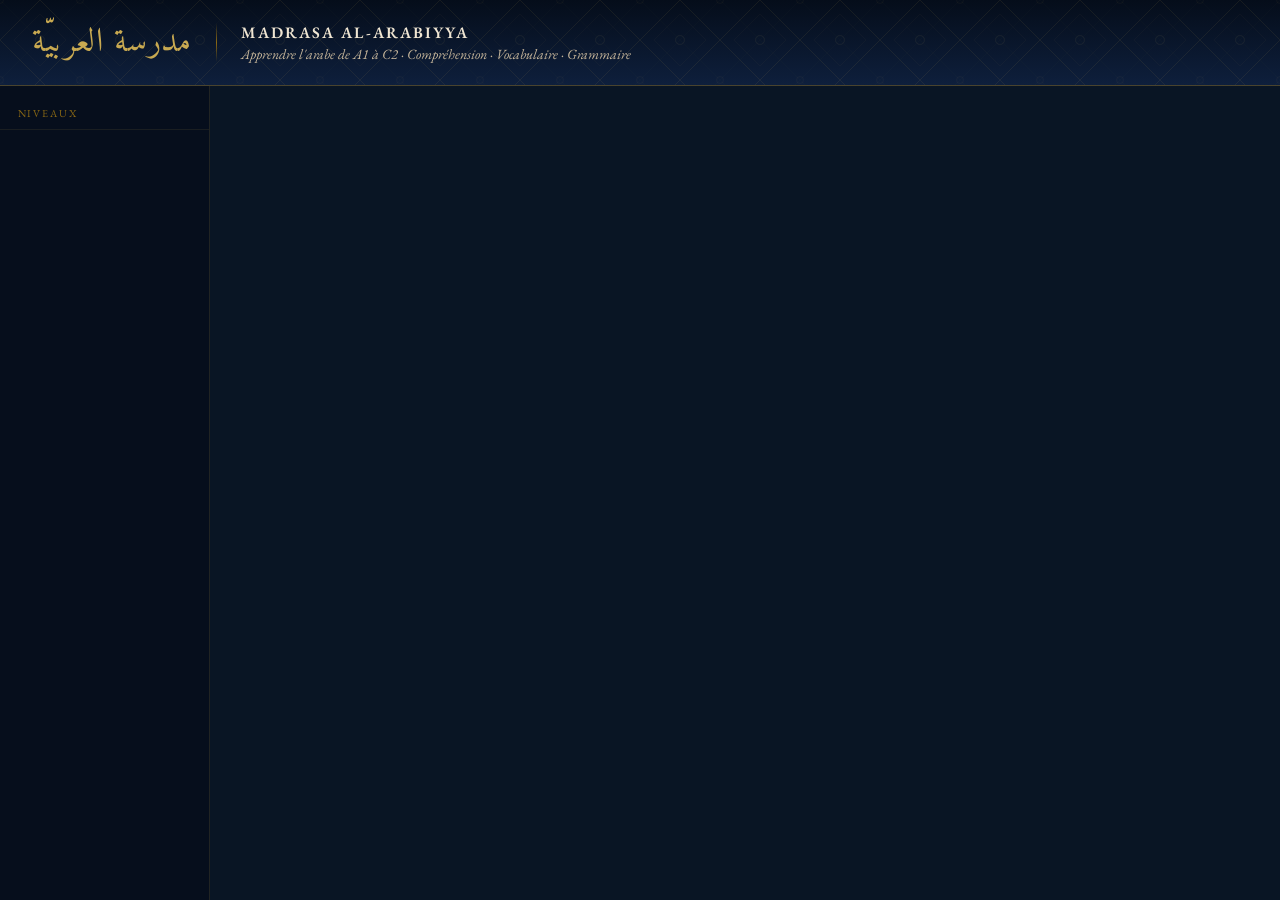
==== index.html @ 835641e9 "Add files via upload" ====
<!DOCTYPE html>
<html lang="fr">
<head>
  <meta charset="UTF-8">
  <meta name="viewport" content="width=device-width, initial-scale=1.0">
  <title>مدرسة العربيّة — Apprendre l'Arabe</title>
  <link rel="preconnect" href="https://fonts.googleapis.com">
  <link href="https://fonts.googleapis.com/css2?family=Amiri:ital,wght@0,400;0,700;1,400&family=Noto+Naskh+Arabic:wght@400;500;700&family=EB+Garamond:ital,wght@0,400;0,500;0,600;1,400&display=swap" rel="stylesheet">
  <link rel="stylesheet" href="css/style.css">
</head>
<body>

  <header>
    <div class="logo">مدرسة العربيّة</div>
    <div class="hd-sep"></div>
    <div class="hd-info">
      <h1>Madrasa Al-Arabiyya</h1>
      <p>Apprendre l'arabe de A1 à C2 · Compréhension · Vocabulaire · Grammaire</p>
    </div>
  </header>

  <div class="layout">
    <aside>
      <div class="sb-label">Niveaux</div>
      <div id="nav"></div>
    </aside>
    <div class="main" id="main"></div>
  </div>

  <!-- ═══════════════════════════════════════════
       BRIQUE 1 : Configuration (niveaux)
       Ne jamais modifier ce fichier
  ═══════════════════════════════════════════ -->
  <script src="js/config.js"></script>

  <!-- ═══════════════════════════════════════════
       BRIQUES 2+ : Données par niveau
       Pour ajouter un niveau : créer js/data/aX.js
       puis ajouter la ligne <script> correspondante
  ═══════════════════════════════════════════ -->
  <script src="js/data/a1.js"></script>
  <!-- <script src="js/data/a2.js"></script> -->
  <!-- <script src="js/data/b1.js"></script> -->
  <script src="js/data/b2.js"></script>
  <!-- <script src="js/data/c1.js"></script> -->
  <!-- <script src="js/data/c2.js"></script> -->

  <!-- ═══════════════════════════════════════════
       BRIQUE FINALE : Application
       Lit les variables globales des briques données
       Ne jamais modifier sauf pour l'UI
  ═══════════════════════════════════════════ -->
  <script src="js/app.js"></script>

</body>
</html>
---- css/style.css ----
/* ═══════════════════════════════════════════════════
   MADRASA AL-ARABIYYA — Feuille de style principale
   Palette : nuit / or / vert islamique / parchemin
═══════════════════════════════════════════════════ */

:root {
  --night:       #091524;
  --navy:        #0E1F3C;
  --gold:        #C8A951;
  --gold-lt:     #E8D5A3;
  --gold-dk:     #8B6914;
  --green:       #1A3D2B;
  --parchment:   #F0E6D3;
  --parch-mid:   #C4B49A;
  --parch-dim:   #9A8A70;
}

*, *::before, *::after { box-sizing: border-box; margin: 0; padding: 0; }
html, body { height: 100%; }

body {
  font-family: 'EB Garamond', Georgia, serif;
  background: var(--night);
  color: var(--parchment);
  display: flex;
  flex-direction: column;
  min-height: 100vh;
  font-size: 16px;
}

/* ── HEADER ─────────────────────────────────── */
header {
  background: linear-gradient(180deg, #050d1a 0%, var(--navy) 100%);
  border-bottom: 1px solid rgba(200,169,81,.35);
  padding: 1.4rem 2rem;
  display: flex;
  align-items: center;
  gap: 1.5rem;
  flex-shrink: 0;
  position: relative;
  overflow: hidden;
}

/* Motif géométrique islamique en overlay */
header::before {
  content: '';
  position: absolute;
  inset: 0;
  pointer-events: none;
  background-image: url("data:image/svg+xml,%3Csvg xmlns='http://www.w3.org/2000/svg' width='80' height='80'%3E%3Cpath d='M40 0L80 40L40 80L0 40Z' fill='none' stroke='%23C8A951' stroke-width='.5' opacity='.18'/%3E%3Cpath d='M40 14L66 40L40 66L14 40Z' fill='none' stroke='%23C8A951' stroke-width='.35' opacity='.11'/%3E%3Cpath d='M0 0L80 80M80 0L0 80' stroke='%23C8A951' stroke-width='.18' opacity='.07'/%3E%3Ccircle cx='40' cy='40' r='4.5' fill='none' stroke='%23C8A951' stroke-width='.4' opacity='.18'/%3E%3Ccircle cx='0' cy='0' r='3.5' fill='none' stroke='%23C8A951' stroke-width='.35' opacity='.13'/%3E%3Ccircle cx='80' cy='0' r='3.5' fill='none' stroke='%23C8A951' stroke-width='.35' opacity='.13'/%3E%3Ccircle cx='0' cy='80' r='3.5' fill='none' stroke='%23C8A951' stroke-width='.35' opacity='.13'/%3E%3Ccircle cx='80' cy='80' r='3.5' fill='none' stroke='%23C8A951' stroke-width='.35' opacity='.13'/%3E%3C/svg%3E");
}

.logo {
  font-family: 'Amiri', serif;
  font-size: 2.1rem;
  color: var(--gold);
  direction: rtl;
  line-height: 1;
  letter-spacing: .02em;
  position: relative;
  z-index: 1;
}

.hd-sep {
  width: 1px;
  height: 2.4rem;
  background: linear-gradient(180deg, transparent, var(--gold-dk), transparent);
  flex-shrink: 0;
  position: relative;
  z-index: 1;
}

.hd-info { position: relative; z-index: 1; }
.hd-info h1 {
  font-size: 1rem;
  font-weight: 600;
  letter-spacing: .13em;
  text-transform: uppercase;
  color: var(--parchment);
}
.hd-info p {
  font-size: .88rem;
  font-style: italic;
  color: var(--parch-mid);
  margin-top: .1rem;
}

/* ── LAYOUT ─────────────────────────────────── */
.layout { display: flex; flex: 1; overflow: hidden; }

/* ── SIDEBAR ─────────────────────────────────── */
aside {
  width: 210px;
  min-width: 210px;
  background: #060e1c;
  border-right: 1px solid rgba(200,169,81,.14);
  display: flex;
  flex-direction: column;
  padding: 1.2rem 0;
  overflow-y: auto;
}

.sb-label {
  font-size: .66rem;
  text-transform: uppercase;
  letter-spacing: .18em;
  color: var(--gold-dk);
  padding: 0 1.1rem .6rem;
  margin-bottom: .2rem;
  border-bottom: 1px solid rgba(200,169,81,.1);
}

.lvl-btn {
  all: unset;
  display: flex;
  align-items: center;
  gap: .6rem;
  width: 100%;
  padding: .6rem 1.1rem;
  cursor: pointer;
  font-family: 'EB Garamond', serif;
  font-size: .95rem;
  color: var(--parch-mid);
  border-left: 3px solid transparent;
  transition: background .14s, color .14s, border-color .14s;
}
.lvl-btn:hover { background: rgba(200,169,81,.06); color: var(--parchment); }
.lvl-btn.active { background: rgba(200,169,81,.1); color: var(--gold); border-left-color: var(--gold); }

.lvl-tag {
  font-size: .68rem;
  font-weight: 700;
  font-family: monospace;
  letter-spacing: .05em;
  background: rgba(200,169,81,.12);
  color: var(--gold);
  padding: .11rem .38rem;
  border-radius: 3px;
  flex-shrink: 0;
}
.lvl-btn.active .lvl-tag { background: var(--gold); color: var(--night); }

/* ── MAIN ─────────────────────────────────── */
.main { flex: 1; padding: 2.25rem 2.75rem; overflow-y: auto; }

/* ── OVERVIEW ─────────────────────────────── */
.lv-hd { margin-bottom: 1.75rem; padding-bottom: .9rem; border-bottom: 1px solid rgba(200,169,81,.17); }
.lv-hd h2 { font-size: 1.7rem; color: var(--gold); }
.lv-hd .sub { color: var(--parch-dim); font-style: italic; font-size: .95rem; margin-top: .15rem; }

.sec-lbl {
  font-size: .68rem;
  text-transform: uppercase;
  letter-spacing: .14em;
  color: var(--gold-dk);
  margin-bottom: .8rem;
  display: flex;
  align-items: center;
  gap: .55rem;
}
.sec-lbl::after { content: ''; flex: 1; height: 1px; background: rgba(200,169,81,.14); }

.txt-grid {
  display: grid;
  grid-template-columns: repeat(auto-fill, minmax(250px, 1fr));
  gap: .8rem;
  margin-bottom: 2.25rem;
}

.txt-card {
  background: rgba(255,255,255,.03);
  border: 1px solid rgba(200,169,81,.17);
  border-radius: 6px;
  padding: 1rem 1.2rem;
  cursor: pointer;
  transition: border-color .14s, background .14s;
}
.txt-card:hover { border-color: var(--gold); background: rgba(200,169,81,.06); }
.card-ar { font-family: 'Amiri', serif; font-size: 1.08rem; direction: rtl; color: var(--gold-lt); margin-bottom: .28rem; }
.card-fr { font-size: .83rem; font-style: italic; color: var(--parch-dim); }

.empty {
  background: rgba(255,255,255,.02);
  border: 1px dashed rgba(200,169,81,.17);
  border-radius: 6px;
  padding: 1.6rem 2rem;
  color: var(--parch-dim);
  font-style: italic;
  text-align: center;
  line-height: 1.65;
}

/* ── TEXT DETAIL ─────────────────────────── */
.back-btn {
  all: unset;
  cursor: pointer;
  display: inline-flex;
  align-items: center;
  gap: .4rem;
  color: var(--parch-dim);
  font-size: .88rem;
  border: 1px solid rgba(200,169,81,.2);
  padding: .32rem .8rem;
  border-radius: 4px;
  margin-bottom: 1.6rem;
  transition: color .14s, border-color .14s;
}
.back-btn:hover { color: var(--gold); border-color: var(--gold); }

.txt-panel {
  background: rgba(255,255,255,.025);
  border: 1px solid rgba(200,169,81,.21);
  border-radius: 8px;
  padding: 1.85rem 2.25rem;
  margin-bottom: 1.75rem;
}

.txt-panel-hd {
  display: flex;
  align-items: flex-start;
  justify-content: space-between;
  gap: 1rem;
  margin-bottom: 1.6rem;
  padding-bottom: .9rem;
  border-bottom: 1px solid rgba(200,169,81,.14);
}

.txt-title { font-family: 'Amiri', serif; font-size: 1.6rem; color: var(--gold); direction: rtl; line-height: 1.3; }
.txt-sub { font-size: .88rem; font-style: italic; color: var(--parch-dim); margin-top: .18rem; }

.tgl-btn {
  all: unset;
  cursor: pointer;
  display: inline-flex;
  align-items: center;
  gap: .42rem;
  padding: .42rem .85rem;
  border: 1px solid rgba(200,169,81,.32);
  border-radius: 4px;
  color: var(--gold);
  font-family: 'EB Garamond', serif;
  font-size: .87rem;
  white-space: nowrap;
  background: rgba(200,169,81,.06);
  transition: background .14s, border-color .14s;
}
.tgl-btn:hover { background: rgba(200,169,81,.14); }
.tgl-btn.on { border-color: var(--gold); background: rgba(200,169,81,.13); }
.tgl-ar { font-family: 'Amiri', serif; font-size: 1.25rem; line-height: 1; }

/* ── HINT BAR ────────────────────────────── */
.hint-bar {
  display: flex;
  align-items: center;
  gap: .55rem;
  margin-bottom: 1.2rem;
  font-size: .82rem;
  color: var(--parch-dim);
  font-style: italic;
  padding: .45rem .7rem;
  background: rgba(200,169,81,.05);
  border: 1px solid rgba(200,169,81,.12);
  border-radius: 4px;
}
.hint-dot { width: 8px; height: 8px; border-radius: 50%; flex-shrink: 0; }
.hint-dot.hover { background: rgba(200,169,81,.45); outline: 1px solid rgba(200,169,81,.3); }
.hint-dot.click { background: var(--gold); outline: 2px solid rgba(200,169,81,.35); outline-offset: 1px; }

/* ── ARABIC TEXT ─────────────────────────── */
.ar-text { direction: rtl; text-align: right; }
.ar-sent {
  margin-bottom: .3rem;
  font-family: 'Amiri', serif;
  font-size: 1.58rem;
  line-height: 2.65;
  direction: rtl;
  text-align: right;
}

/* Groupe de mots — état de base */
.wg {
  display: inline-block;
  position: relative;
  cursor: pointer;
  padding: .03em .1em;
  border-radius: 3px;
  transition: background .12s, color .12s;
}

/* Survol (hover) */
.wg:hover { background: rgba(200,169,81,.18); color: var(--gold-lt); }
.wg:hover .tip {
  opacity: 1;
  visibility: visible;
  transform: translateX(-50%) translateY(-4px);
}

/* Épinglé (clic) — priorité sur le hover */
.wg.pinned {
  background: rgba(200,169,81,.22);
  color: var(--gold-lt);
  outline: 1.5px solid rgba(200,169,81,.55);
  outline-offset: 2px;
}
.wg.pinned .tip {
  opacity: 1 !important;
  visibility: visible !important;
  transform: translateX(-50%) translateY(-4px) !important;
  border-color: var(--gold);
  background: #0c1d35;
}

/* Info-bulle */
.tip {
  position: absolute;
  bottom: calc(100% + 9px);
  left: 50%;
  transform: translateX(-50%) translateY(0px);
  background: #0d1c30;
  border: 1px solid var(--gold-dk);
  border-radius: 4px;
  padding: .28rem .6rem;
  font-family: 'EB Garamond', serif;
  font-size: .83rem;
  color: var(--gold-lt);
  white-space: nowrap;
  direction: ltr;
  text-align: center;
  z-index: 200;
  opacity: 0;
  visibility: hidden;
  pointer-events: none;
  transition: opacity .17s, transform .17s, visibility .17s;
}
.tip::after {
  content: '';
  position: absolute;
  top: 100%;
  left: 50%;
  transform: translateX(-50%);
  border: 5px solid transparent;
  border-top-color: var(--gold-dk);
}
.wg.pinned .tip::after { border-top-color: var(--gold); }

/* ── SECTIONS ─────────────────────────────── */
.section { margin-bottom: 2.25rem; }
.sec-hd {
  display: flex;
  align-items: center;
  gap: .6rem;
  font-size: 1.05rem;
  font-weight: 600;
  color: var(--gold);
  margin-bottom: 1rem;
  padding-bottom: .45rem;
  border-bottom: 1px solid rgba(200,169,81,.17);
}
.sec-ico {
  width: 26px; height: 26px;
  border-radius: 50%;
  background: rgba(200,169,81,.1);
  border: 1px solid rgba(200,169,81,.23);
  display: inline-flex; align-items: center; justify-content: center;
  font-size: .82rem; flex-shrink: 0;
}

/* ── TABLEAU VOCABULAIRE ─────────────────── */
.vtbl { width: 100%; border-collapse: collapse; font-size: .93rem; }
.vtbl thead th {
  background: rgba(200,169,81,.08);
  color: var(--gold);
  font-size: .7rem;
  text-transform: uppercase;
  letter-spacing: .1em;
  font-weight: 600;
  padding: .52rem .7rem;
  text-align: left;
}
.vtbl thead th:first-child { text-align: right; }
.vtbl tbody tr:hover td { background: rgba(200,169,81,.04); }
.vtbl td { padding: .52rem .7rem; border-bottom: 1px solid rgba(255,255,255,.05); vertical-align: middle; }
.td-ar { font-family: 'Amiri', serif; font-size: 1.3rem; direction: rtl; text-align: right; color: var(--gold-lt); }
.td-tr { font-style: italic; color: var(--parch-mid); }
.td-fm { color: var(--parch-dim); font-size: .86rem; }
.root-tag {
  display: inline-block;
  font-family: 'Amiri', serif;
  font-size: .98rem;
  direction: rtl;
  background: rgba(26,61,43,.5);
  border: 1px solid rgba(200,169,81,.19);
  border-radius: 3px;
  padding: .03rem .38rem;
  color: var(--gold-lt);
  margin-top: .18rem;
}

/* ── BOÎTE GRAMMAIRE ─────────────────────── */
.gram-box {
  background: rgba(26,61,43,.2);
  border: 1px solid rgba(200,169,81,.19);
  border-radius: 8px;
  padding: 1.4rem 1.65rem;
}
.gram-concept { font-size: 1.08rem; font-weight: 600; color: var(--gold); margin-bottom: .9rem; }
.gram-excerpt {
  direction: rtl; text-align: right;
  font-family: 'Amiri', serif; font-size: 1.22rem; color: var(--parchment);
  background: rgba(255,255,255,.04);
  border-right: 3px solid var(--gold);
  padding: .65rem .95rem;
  margin-bottom: .9rem;
  border-radius: 0 4px 4px 0;
  line-height: 2;
}
.gram-exp { color: var(--parchment); line-height: 1.72; margin-bottom: .9rem; }
.gram-exp strong { color: var(--gold); }

.gtbl { width: 100%; border-collapse: collapse; font-size: .88rem; margin-bottom: .9rem; }
.gtbl th {
  background: rgba(200,169,81,.08);
  color: var(--gold);
  font-size: .69rem;
  text-transform: uppercase;
  letter-spacing: .1em;
  padding: .42rem .62rem;
  text-align: left;
}
.gtbl th:nth-child(1), .gtbl th:nth-child(3) { text-align: right; }
.gtbl td { padding: .42rem .62rem; border-bottom: 1px solid rgba(255,255,255,.05); }
.gtbl .ar { font-family: 'Amiri', serif; font-size: 1.18rem; direction: rtl; text-align: right; color: var(--gold-lt); }

.gram-note {
  font-size: .9rem; font-style: italic;
  color: var(--parch-mid);
  padding-top: .7rem;
  border-top: 1px solid rgba(200,169,81,.13);
}
.gram-note strong { color: var(--gold); }

/* ── ORNEMENT ────────────────────────────── */
.orn { text-align: center; color: var(--gold-dk); letter-spacing: .65em; margin: 1.35rem 0; font-size: .88rem; opacity: .55; }

/* ── SCROLLBAR ───────────────────────────── */
::-webkit-scrollbar { width: 5px; }
::-webkit-scrollbar-track { background: transparent; }
::-webkit-scrollbar-thumb { background: rgba(200,169,81,.22); border-radius: 3px; }
::-webkit-scrollbar-thumb:hover { background: rgba(200,169,81,.38); }

/* ── RESPONSIVE ──────────────────────────── */
@media (max-width: 700px) {
  aside { width: 50px; min-width: 50px; }
  .lvl-btn span:not(.lvl-tag) { display: none; }
  .main { padding: 1.2rem 1rem; }
  .txt-panel { padding: 1.1rem; }
  .hint-bar { flex-wrap: wrap; }
}
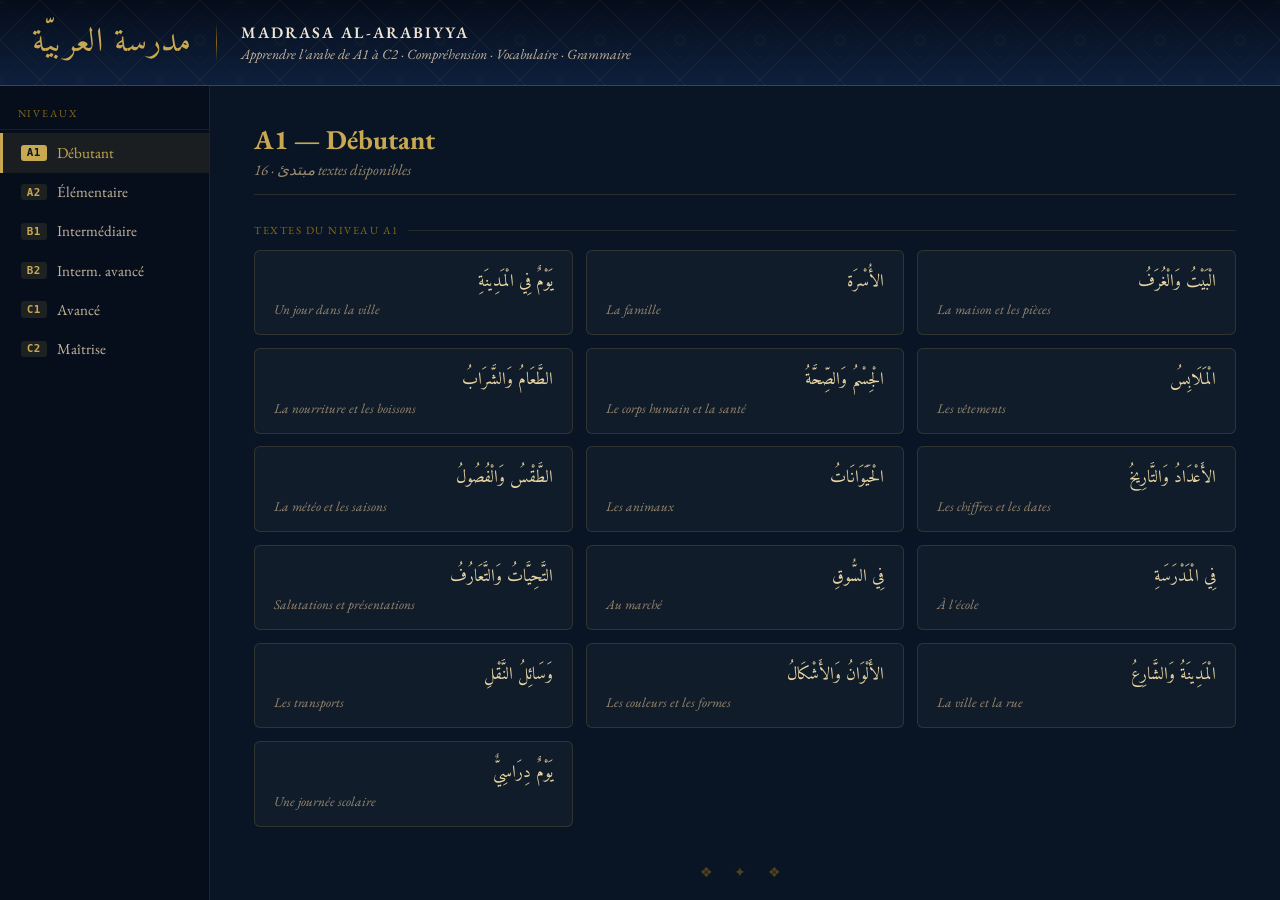
==== commit 741c63ca: "Add files via upload" ====
--- a/index.html
+++ b/index.html
@@ -39,7 +39,7 @@
        puis ajouter la ligne <script> correspondante
   ═══════════════════════════════════════════ -->
   <script src="js/data/a1.js"></script>
-  <!-- <script src="js/data/a2.js"></script> -->
+  <script src="js/data/a2.js"></script>
   <!-- <script src="js/data/b1.js"></script> -->
   <script src="js/data/b2.js"></script>
   <!-- <script src="js/data/c1.js"></script> -->
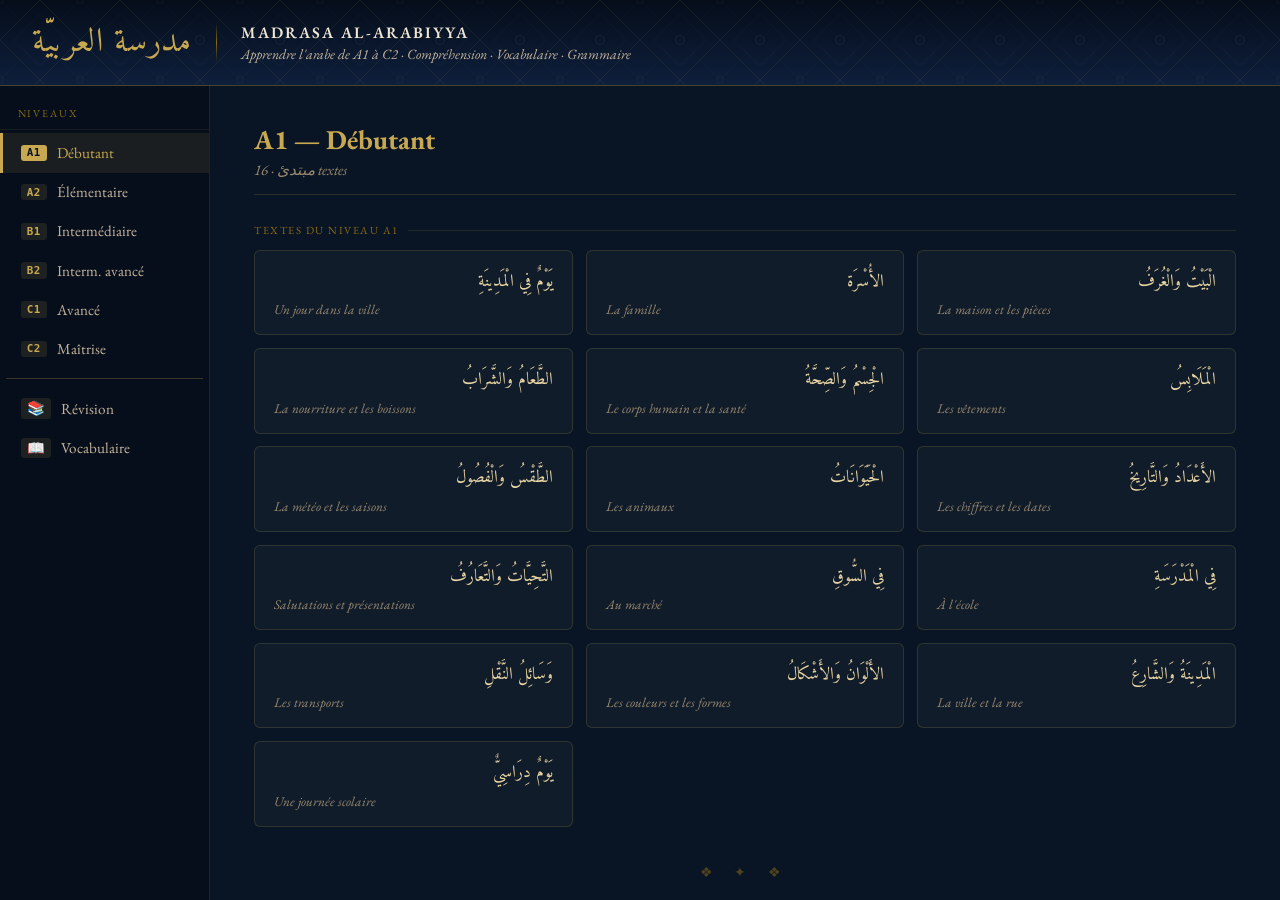
==== commit 381bb9e1: "Add files via upload" ====
--- a/index.html
+++ b/index.html
@@ -40,16 +40,23 @@
   ═══════════════════════════════════════════ -->
   <script src="js/data/a1.js"></script>
   <script src="js/data/a2.js"></script>
-  <!-- <script src="js/data/b1.js"></script> -->
+  <script src="js/data/b1.js"></script>
   <script src="js/data/b2.js"></script>
-  <!-- <script src="js/data/c1.js"></script> -->
-  <!-- <script src="js/data/c2.js"></script> -->
+  <script src="js/data/c1.js"></script>
+  <script src="js/data/c2.js"></script>
 
   <!-- ═══════════════════════════════════════════
        BRIQUE FINALE : Application
        Lit les variables globales des briques données
        Ne jamais modifier sauf pour l'UI
   ═══════════════════════════════════════════ -->
+  <!-- Vocabulaire thématique par niveau -->
+  <script src="js/vocab/a1_thematic.js"></script>
+  <script src="js/vocab/a2_thematic.js"></script>
+  <script src="js/vocab/b1_thematic.js"></script>
+  <script src="js/vocab/b2_thematic.js"></script>
+  <script src="js/vocab/c1_thematic.js"></script>
+  <script src="js/vocab/c2_thematic.js"></script>
   <script src="js/app.js"></script>
 
 </body>
--- a/css/style.css
+++ b/css/style.css
@@ -456,3 +456,268 @@
   .txt-panel { padding: 1.1rem; }
   .hint-bar { flex-wrap: wrap; }
 }
+
+/* ══════════════════════════════════════════════
+   VUE RÉVISION GRAMMATICALE
+══════════════════════════════════════════════ */
+
+/* Séparateur dans la sidebar */
+.nav-sep {
+  height: 1px;
+  background: var(--gold);
+  opacity: .25;
+  margin: .6rem .4rem;
+}
+
+/* Bouton Révision dans la sidebar */
+.rev-btn { border-top: none; }
+.rev-btn .lvl-tag { font-size: .9rem; }
+
+/* En-tête de la page révision */
+.rev-hd {
+  margin-bottom: 1.6rem;
+}
+.rev-hd-top {
+  display: flex;
+  align-items: flex-start;
+  justify-content: space-between;
+  gap: 1rem;
+  margin-bottom: 1rem;
+}
+.rev-hd h2 {
+  font-family: 'Amiri', serif;
+  font-size: 1.8rem;
+  color: var(--gold);
+  direction: rtl;
+  margin: 0 0 .2rem;
+}
+
+/* Boutons de filtre par niveau */
+.rev-filters {
+  display: flex;
+  flex-wrap: wrap;
+  gap: .4rem;
+}
+.flt-btn {
+  padding: .28rem .7rem;
+  border: 1px solid var(--gold);
+  border-radius: 4px;
+  background: transparent;
+  color: var(--parch-dim);
+  font-size: .78rem;
+  font-family: 'EB Garamond', serif;
+  cursor: pointer;
+  transition: all .15s;
+}
+.flt-btn:hover { background: rgba(212,175,55,.12); color: var(--gold); }
+.flt-btn.flt-on {
+  background: var(--gold);
+  color: var(--navy);
+  font-weight: 600;
+  border-color: var(--gold);
+}
+
+/* Grille des cartes */
+.rev-grid {
+  display: grid;
+  grid-template-columns: repeat(auto-fill, minmax(440px, 1fr));
+  gap: 1.4rem;
+}
+@media (max-width: 700px) {
+  .rev-grid { grid-template-columns: 1fr; }
+}
+
+/* Carte de leçon */
+.rev-card {
+  background: rgba(255,255,255,.035);
+  border: 1px solid rgba(212,175,55,.22);
+  border-radius: 6px;
+  padding: 1rem 1.1rem 1rem;
+  display: flex;
+  flex-direction: column;
+  gap: .6rem;
+  transition: border-color .2s;
+}
+.rev-card:hover { border-color: rgba(212,175,55,.55); }
+
+/* En-tête de carte : badge + concept */
+.rev-card-hd {
+  display: flex;
+  align-items: flex-start;
+  gap: .65rem;
+}
+.rev-badge {
+  display: inline-block;
+  min-width: 2rem;
+  text-align: center;
+  padding: .12rem .45rem;
+  border-radius: 4px;
+  font-size: .7rem;
+  font-weight: 700;
+  letter-spacing: .03em;
+  color: #fff;
+  flex-shrink: 0;
+  margin-top: .12rem;
+}
+.rev-concept {
+  font-family: 'EB Garamond', serif;
+  font-size: .95rem;
+  color: var(--gold);
+  line-height: 1.35;
+}
+
+/* Extrait arabe */
+.rev-excerpt {
+  font-family: 'Amiri', serif;
+  font-size: 1.12rem;
+  color: var(--parchment);
+  direction: rtl;
+  border-right: 3px solid var(--gold);
+  padding-right: .7rem;
+  opacity: .92;
+  line-height: 1.7;
+}
+
+/* Explication */
+.rev-exp {
+  font-family: 'EB Garamond', serif;
+  font-size: .84rem;
+  color: var(--parch-dim);
+  line-height: 1.55;
+}
+.rev-exp strong { color: var(--gold); font-weight: 600; }
+
+/* Tableau compact */
+.rev-tbl {
+  width: 100%;
+  border-collapse: collapse;
+  font-size: .78rem;
+}
+.rev-tbl thead th {
+  padding: .2rem .4rem;
+  text-align: left;
+  color: var(--gold);
+  font-family: 'EB Garamond', serif;
+  font-size: .75rem;
+  border-bottom: 1px solid rgba(212,175,55,.2);
+  white-space: nowrap;
+}
+.rev-tbl tbody tr:nth-child(even) { background: rgba(255,255,255,.02); }
+.rev-tbl td { padding: .22rem .4rem; }
+.rev-v { font-family: 'Amiri', serif; color: var(--parchment); direction: rtl; font-size: .92rem; }
+.rev-f { color: var(--parch-dim); font-size: .75rem; }
+.rev-m { font-family: 'Amiri', serif; color: #b9a870; direction: rtl; font-size: .88rem; }
+.rev-fr { color: var(--parch-dim); font-size: .75rem; font-style: italic; }
+
+/* Note pédagogique */
+.rev-note {
+  font-family: 'EB Garamond', serif;
+  font-size: .8rem;
+  color: var(--parch-dim);
+  background: rgba(212,175,55,.06);
+  border-left: 2px solid rgba(212,175,55,.3);
+  padding: .4rem .6rem;
+  border-radius: 0 3px 3px 0;
+  line-height: 1.5;
+}
+.rev-note strong { color: var(--gold); }
+
+/* ══════════════════════════════════════════════
+   VUE VOCABULAIRE
+══════════════════════════════════════════════ */
+
+/* Barre de recherche */
+.voc-search-wrap {
+  margin-top: .8rem;
+}
+.voc-search {
+  width: 100%;
+  box-sizing: border-box;
+  padding: .55rem .85rem;
+  background: rgba(255,255,255,.06);
+  border: 1px solid rgba(212,175,55,.35);
+  border-radius: 6px;
+  color: var(--parchment);
+  font-family: 'EB Garamond', serif;
+  font-size: .95rem;
+  outline: none;
+  transition: border-color .2s;
+}
+.voc-search:focus  { border-color: var(--gold); background: rgba(255,255,255,.09); }
+.voc-search::placeholder { color: rgba(212,175,55,.4); font-size: .88rem; }
+
+/* Compteurs dans les boutons filtre */
+.flt-cnt { font-size: .72em; opacity: .75; }
+
+/* Wrapper table avec scroll horizontal sur petits écrans */
+.voc-table-wrap {
+  overflow-x: auto;
+  margin-top: .5rem;
+}
+
+/* Table vocabulaire */
+.voc-tbl {
+  width: 100%;
+  border-collapse: collapse;
+  font-size: .84rem;
+}
+.voc-tbl thead th {
+  position: sticky;
+  top: 0;
+  background: var(--navy);
+  padding: .5rem .65rem;
+  text-align: left;
+  color: var(--gold);
+  font-family: 'EB Garamond', serif;
+  font-size: .78rem;
+  font-weight: 600;
+  border-bottom: 1px solid rgba(212,175,55,.3);
+  white-space: nowrap;
+  z-index: 1;
+}
+.voc-tbl tbody tr {
+  border-bottom: 1px solid rgba(255,255,255,.04);
+  transition: background .12s;
+}
+.voc-tbl tbody tr:hover { background: rgba(212,175,55,.06); }
+.voc-tbl tbody tr:nth-child(even) { background: rgba(255,255,255,.025); }
+.voc-tbl tbody tr:nth-child(even):hover { background: rgba(212,175,55,.06); }
+.voc-tbl td { padding: .32rem .65rem; vertical-align: middle; }
+
+/* Colonnes */
+.voc-ar {
+  font-family: 'Amiri', serif;
+  font-size: 1.05rem;
+  direction: rtl;
+  color: var(--parchment);
+  white-space: nowrap;
+}
+.voc-tr {
+  font-size: .78rem;
+  color: var(--parch-dim);
+  font-style: italic;
+  white-space: nowrap;
+}
+.voc-fr {
+  color: var(--parchment);
+  max-width: 260px;
+}
+.voc-fm {
+  font-size: .73rem;
+  color: var(--parch-dim);
+  max-width: 200px;
+}
+.voc-root {
+  font-family: 'Amiri', serif;
+  font-size: .88rem;
+  direction: rtl;
+  color: rgba(212,175,55,.7);
+  white-space: nowrap;
+  letter-spacing: .08em;
+}
+.voc-empty {
+  text-align: center;
+  padding: 2rem 1rem;
+  color: var(--parch-dim);
+  font-style: italic;
+}
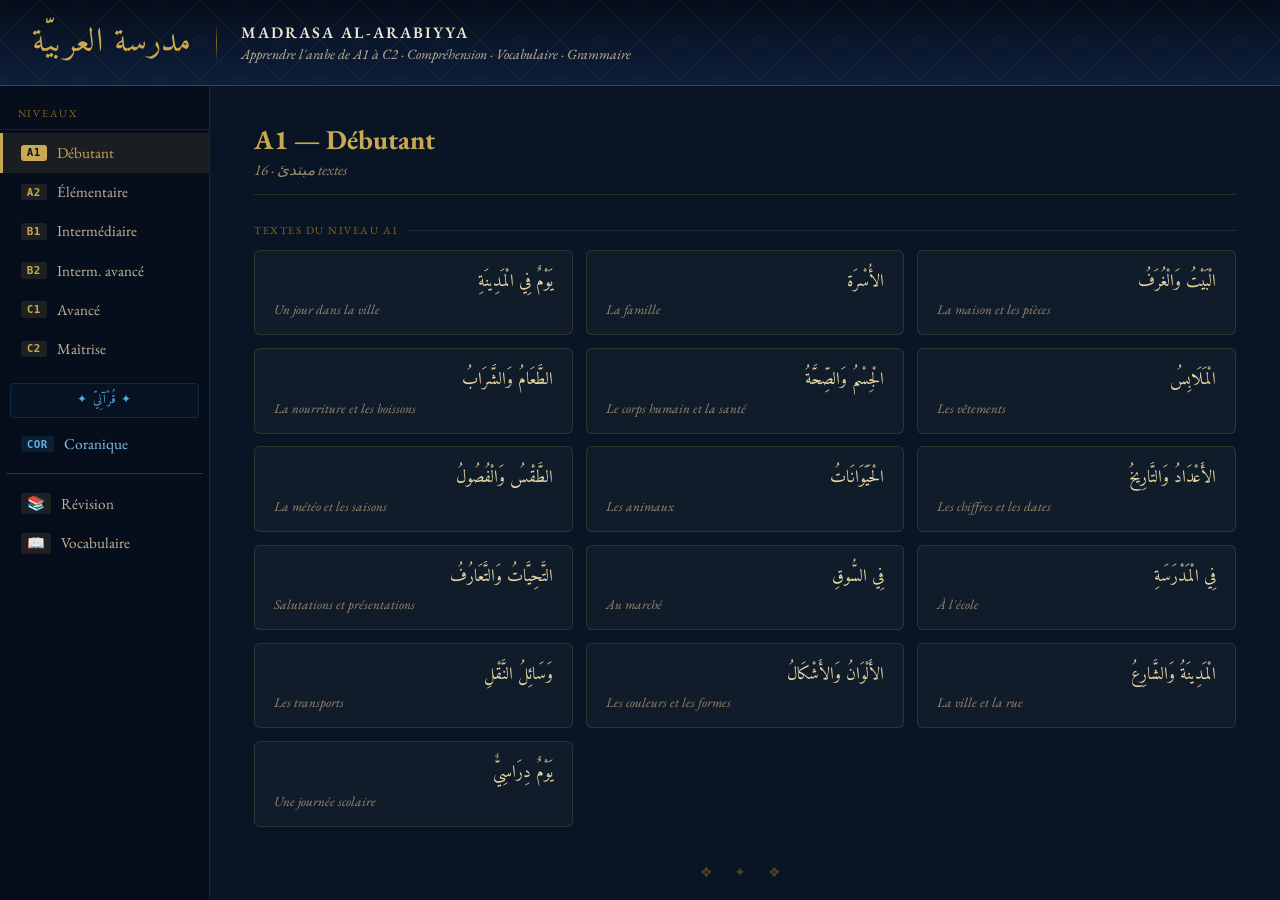
==== commit 7506a806: "Add files via upload" ====
--- a/index.html
+++ b/index.html
@@ -44,6 +44,7 @@
   <script src="js/data/b2.js"></script>
   <script src="js/data/c1.js"></script>
   <script src="js/data/c2.js"></script>
+  <script src="js/data/cor.js"></script>
 
   <!-- ═══════════════════════════════════════════
        BRIQUE FINALE : Application
@@ -57,6 +58,7 @@
   <script src="js/vocab/b2_thematic.js"></script>
   <script src="js/vocab/c1_thematic.js"></script>
   <script src="js/vocab/c2_thematic.js"></script>
+  <script src="js/vocab/cor_thematic.js"></script>
   <script src="js/app.js"></script>
 
 </body>
--- a/css/style.css
+++ b/css/style.css
@@ -469,6 +469,47 @@
   margin: .6rem .4rem;
 }
 
+/* Séparateur spécial — Niveau Coranique */
+.nav-cor-sep {
+  display: flex;
+  align-items: center;
+  justify-content: center;
+  gap: .4rem;
+  margin: .9rem .6rem .4rem;
+  padding: .35rem .5rem;
+  border: 1px solid rgba(26,82,118,.4);
+  border-radius: 4px;
+  background: rgba(26,82,118,.08);
+  height: auto;
+  opacity: 1;
+}
+.nav-cor-sep span {
+  font-family: 'Amiri', serif;
+  font-size: .78rem;
+  color: #5dade2;
+  letter-spacing: .06em;
+  white-space: nowrap;
+}
+/* Bouton du niveau coranique */
+.lvl-btn.lvl-cor .lvl-tag {
+  background: rgba(26,82,118,.25);
+  color: #5dade2;
+}
+.lvl-btn.lvl-cor { color: #85c1e9; }
+.lvl-btn.lvl-cor:hover {
+  background: rgba(26,82,118,.13);
+  color: #aed6f1;
+}
+.lvl-btn.lvl-cor.active {
+  background: rgba(26,82,118,.22);
+  border-left-color: #2e86c1;
+  color: #aed6f1;
+}
+.lvl-btn.lvl-cor.active .lvl-tag {
+  background: #1a5276;
+  color: #fff;
+}
+
 /* Bouton Révision dans la sidebar */
 .rev-btn { border-top: none; }
 .rev-btn .lvl-tag { font-size: .9rem; }
@@ -721,3 +762,4 @@
   color: var(--parch-dim);
   font-style: italic;
 }
+
